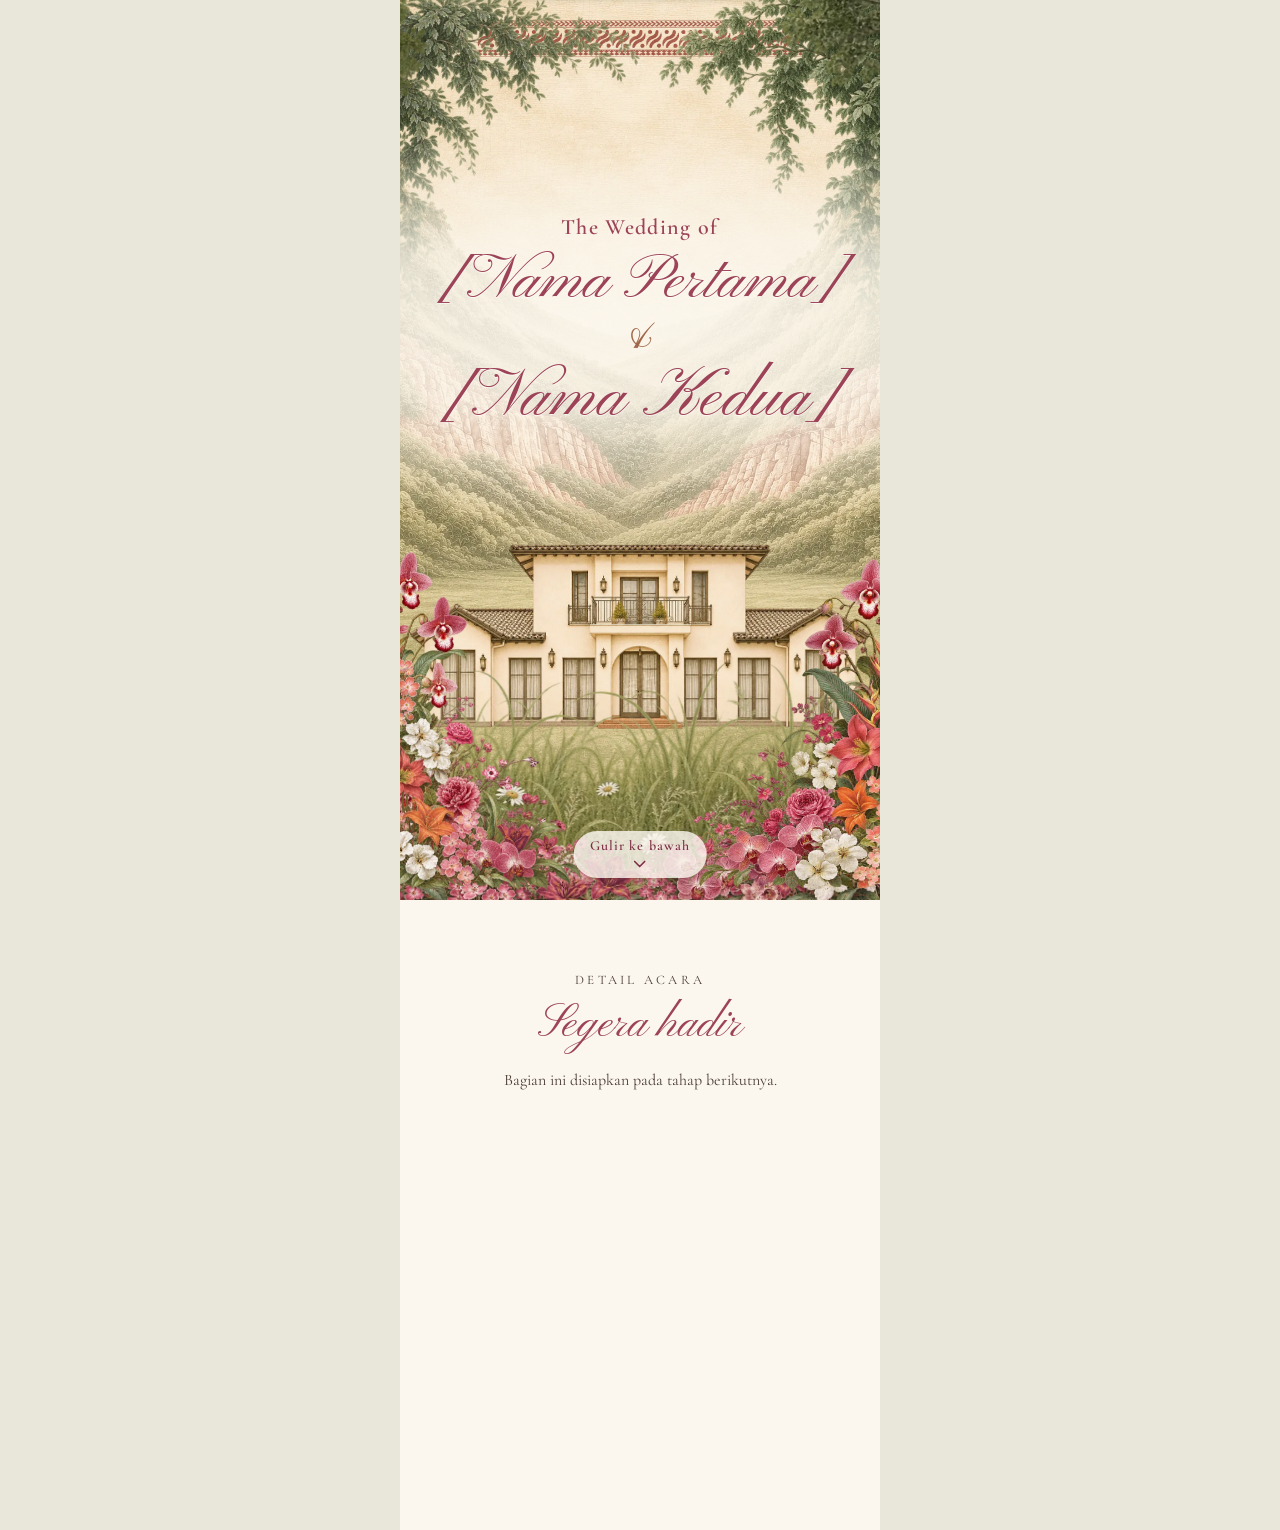
==== opening.html @ 59c5ecfd "Tambah opening interaktif: amplop, pohon menyibak, villa, bunga, nama Halaman opening.html dengan as" ====
<!doctype html>
<html lang="id">
<head>
  <meta charset="utf-8">
  <meta name="viewport" content="width=device-width, initial-scale=1, viewport-fit=cover">
  <title>Undangan Pernikahan</title>
  <meta name="theme-color" content="#c9cfb2">
  <link rel="preconnect" href="https://fonts.googleapis.com">
  <link rel="preconnect" href="https://fonts.gstatic.com" crossorigin>
  <link href="https://fonts.googleapis.com/css2?family=Cormorant+Garamond:ital,wght@0,500;0,600;1,500&family=Pinyon+Script&display=swap" rel="stylesheet">
  <!-- Preload gambar yang muncul paling awal -->
  <link rel="preload" as="image" href="assets/intro/web/paper-sage.webp">
  <link rel="preload" as="image" href="assets/intro/web/wax-seal.webp">
  <link rel="preload" as="image" href="assets/intro/web/tree-left.webp">
  <link rel="preload" as="image" href="assets/intro/web/tree-right.webp">
  <link rel="preload" as="image" href="assets/intro/web/tree-lower-left.webp">
  <link rel="preload" as="image" href="assets/intro/web/tree-lower-right.webp">
  <link rel="stylesheet" href="assets/opening/opening.css">
</head>
<body class="tertutup">

  <section id="opening" aria-label="Pembuka undangan">
    <!-- Adegan: layer gambar dibuat oleh opening.js dari config.js -->
    <div class="adegan" id="adegan">
      <div class="kabut" data-el="kabut"></div>
      <div class="teks" id="teks">
        <p class="judul" data-el="judul" data-isi="judulKecil"></p>
        <h1 class="nama">
          <span class="baris" data-el="nama1" data-isi="namaPertama"></span>
          <span class="dan" data-el="dan" aria-hidden="true">&amp;</span>
          <span class="visually-hidden"> dan </span>
          <span class="baris" data-el="nama2" data-isi="namaKedua"></span>
        </h1>
      </div>
      <a class="petunjuk" data-el="petunjuk" href="#detail" tabindex="-1" aria-hidden="true">
        <span data-isi="petunjukScroll"></span>
        <svg viewBox="0 0 24 24" aria-hidden="true"><path d="M6 9l6 6 6-6"/></svg>
      </a>
    </div>

    <!-- Amplop -->
    <div class="amplop" id="amplop">
      <div class="pocket" data-el="pocket">
        <div class="bayang"><div class="kertas sisi-kiri"></div></div>
        <div class="bayang"><div class="kertas sisi-kanan"></div></div>
        <div class="bayang"><div class="kertas bawah"></div></div>
        <p class="ajakan" id="ajakan">Memuat…</p>
      </div>
      <div class="flap" data-el="flap">
        <div class="bayang bayang-flap"><div class="kertas tutup"></div></div>
        <button class="segel" id="segel" data-el="seal" type="button" disabled aria-busy="true" aria-label="Buka Undangan">
          <img src="assets/intro/web/wax-seal.webp" alt="" draggable="false">
          <span class="inisial" id="inisial"></span>
        </button>
      </div>
    </div>
  </section>

  <section id="detail" class="detail">
    <p class="kecil">Detail acara</p>
    <h2>Segera hadir</h2>
    <p>Bagian ini disiapkan pada tahap berikutnya.</p>
  </section>

  <!-- Panel review: buka dengan ?review (tombol 1/2/3 di keyboard juga bisa) -->
  <div class="review" id="review" hidden>
    <button type="button" data-state="tertutup">1 · Amplop</button>
    <button type="button" data-state="villa">2 · Villa</button>
    <button type="button" data-state="akhir">3 · Akhir</button>
    <button type="button" data-aksi="putar">▶ Putar</button>
    <button type="button" data-aksi="lambat">▶ 0,25×</button>
    <input type="range" id="geser" min="0" max="8.5" step="0.05" value="0" aria-label="Posisi timeline">
    <output id="waktu">0,00 dtk</output>
  </div>

  <script src="assets/opening/config.js"></script>
  <script src="assets/opening/opening.js"></script>
</body>
</html>
---- assets/opening/opening.css ----
:root {
  --kertas: #c9cfb2;
  --ivory: #fbf7ee;
  --mawar: #9c4357;
  --mawar-tua: #7d3045;
  --teks: #4a3d35;
  --skrip: "Pinyon Script", cursive;
  --serif: "Cormorant Garamond", Georgia, serif;
  --lebar-maks: 480px;
}
* { box-sizing: border-box; }
html, body { margin: 0; }
html { scroll-behavior: smooth; }
body {
  font-family: var(--serif);
  color: var(--teks);
  background: #e9e6da;
  -webkit-tap-highlight-color: transparent;
}
body.tertutup { overflow: hidden; height: 100svh; }
.visually-hidden { position: absolute; width: 1px; height: 1px; overflow: hidden; clip: rect(0 0 0 0); white-space: nowrap; }

/* ---------- panggung ---------- */
#opening {
  position: relative;
  width: 100%;
  max-width: var(--lebar-maks);
  height: 100vh;      /* cadangan browser lama */
  height: 100svh;
  margin: 0 auto;
  overflow: hidden;
  container-type: size;   /* cqw/cqh = % lebar/tinggi panggung */
  background: var(--kertas);
  isolation: isolate;
}
.adegan { position: absolute; inset: 0; }
.layer {
  position: absolute;
  display: block;
  height: auto;
  max-width: none;
  user-select: none;
  pointer-events: none;
  will-change: transform;
  backface-visibility: hidden;
}
.layer.cover { inset: 0; width: 100%; height: 100%; object-fit: cover; object-position: 50% 100%; transform-origin: 50% 70%; }

/* kabut ivory di belakang teks */
.kabut {
  position: absolute; inset: 0; z-index: 8; pointer-events: none;
  background:
    radial-gradient(ellipse 62cqw 22cqh at 50% 36cqh, rgba(251,247,238,.92) 0%, rgba(251,247,238,.75) 45%, rgba(251,247,238,0) 100%);
}

/* ---------- teks ---------- */
.teks {
  position: absolute; z-index: 9; left: 6cqw; right: 6cqw;
  display: flex; flex-direction: column; align-items: center; justify-content: center;
  text-align: center;
}
.judul {
  margin: 0 0 1.2cqh;
  font-size: clamp(15px, 4.8cqw, 22px); font-weight: 600; letter-spacing: .06em;
  color: var(--mawar);
}
.nama { margin: 0; font-weight: 400; display: flex; flex-direction: column; align-items: center; line-height: 1; }
.nama .baris {
  font-family: var(--skrip);
  font-size: var(--ukuran-nama, 15cqw);
  color: var(--mawar);
  white-space: nowrap;
  padding: 0 .12em;          /* ruang untuk ekor huruf skrip */
  text-shadow: 0 1px 0 rgba(255,255,255,.6), 0 0 18px rgba(251,247,238,.9);
}
.nama .dan {
  font-family: var(--skrip); font-size: 11cqw; color: #a0684a; margin: -0.5cqh 0 0.3cqh; text-shadow: 0 0 12px rgba(251,247,238,.9);
}
.judul, .nama .baris, .nama .dan { display: block; will-change: opacity, filter, transform; }

/* ---------- petunjuk scroll ---------- */
.petunjuk {
  position: absolute; z-index: 12; left: 50%; bottom: max(2.5cqh, env(safe-area-inset-bottom));
  translate: -50% 0;
  display: flex; flex-direction: column; align-items: center; gap: 0;
  padding: 6px 16px 4px; border-radius: 999px;
  background: rgba(251,247,238,.82); color: var(--mawar-tua);
  font-size: 14px; font-weight: 600; letter-spacing: .08em; text-decoration: none;
  box-shadow: 0 6px 18px -10px rgba(60,40,30,.6);
}
.petunjuk svg { width: 20px; height: 20px; fill: none; stroke: currentColor; stroke-width: 2; stroke-linecap: round; stroke-linejoin: round; animation: pantul 1.6s ease-in-out infinite; }
@keyframes pantul { 50% { transform: translateY(4px); } }

/* ---------- amplop ---------- */
.amplop { position: absolute; inset: 0; z-index: 20; }
body.selesai-buka .amplop { visibility: hidden; }
.pocket, .flap { position: absolute; inset: 0; will-change: transform; }
.flap { transform-origin: 50% 0; z-index: 2; pointer-events: none; }
.pocket { z-index: 1; }
.bayang { position: absolute; inset: 0; filter: drop-shadow(0 0 3px rgba(40,50,25,.28)); }
.bayang-flap { filter: drop-shadow(0 5px 6px rgba(40,50,25,.35)) drop-shadow(0 1px 1px rgba(40,50,25,.3)); }
.kertas {
  position: absolute; inset: 0;
  background: url("../intro/web/paper-sage.webp") center / cover no-repeat var(--kertas);
}
.kertas::after { content: ""; position: absolute; inset: 0; }
/* ujung flap & lekukan kantong mengikuti posisi segel (--sy) */
.sisi-kiri  { clip-path: polygon(0 0, 50% calc(var(--sy) - 3cqh), 0 100%); }
.sisi-kanan { clip-path: polygon(100% 0, 50% calc(var(--sy) - 3cqh), 100% 100%); }
.bawah      { clip-path: polygon(0 100%, 50% calc(var(--sy) - 6cqh), 100% 100%); }
.tutup      { clip-path: polygon(0 0, 100% 0, 50% var(--sy)); }
.sisi-kiri::after  { background: linear-gradient(90deg, rgba(30,40,20,.10), rgba(30,40,20,0) 70%); }
.sisi-kanan::after { background: linear-gradient(270deg, rgba(30,40,20,.10), rgba(30,40,20,0) 70%); }
.bawah::after      { background: linear-gradient(0deg, rgba(255,255,255,.08), rgba(30,40,20,.06)); }
.tutup::after      { background: linear-gradient(180deg, rgba(255,255,255,.10), rgba(255,255,255,0) 40%, rgba(30,40,20,.05)); }

.ajakan {
  position: absolute; left: 0; right: 0; top: calc(var(--sy) + var(--sw) * .62);
  margin: 0; text-align: center;
  font-size: 15px; font-weight: 600; letter-spacing: .06em; color: #3f4a2c;
  text-shadow: 0 1px 0 rgba(255,255,255,.35);
}

.segel {
  position: absolute; left: 50%; top: var(--sy);
  width: var(--sw); aspect-ratio: 491 / 520;
  translate: -50% -50%;
  padding: 0; border: 0; background: none; cursor: pointer;
  pointer-events: auto;
  border-radius: 50%;
  filter: drop-shadow(0 6px 8px rgba(60,20,25,.35));
  will-change: transform;
}
.segel img { width: 100%; height: 100%; display: block; pointer-events: none; }
.segel .inisial {
  position: absolute; inset: 0; display: flex; align-items: center; justify-content: center;
  font-family: var(--skrip); font-size: calc(var(--sw) * .3); line-height: 1; padding-top: 4%;
  color: #8a3c4a;
  text-shadow: 0 1px 0 rgba(255,220,220,.45), 0 -1px 0 rgba(70,15,25,.35);
  pointer-events: none;
}
.segel .inisial small { font-size: .55em; margin: 0 .08em; }
.segel:disabled { cursor: progress; }
.segel:not(:disabled) { animation: denyut 2.4s ease-in-out infinite; }
body.membuka .segel { animation: none; }
@keyframes denyut { 50% { filter: drop-shadow(0 8px 14px rgba(120,30,45,.45)); } }
.segel:focus-visible { outline: 3px solid #fff; outline-offset: 4px; }

/* ---------- detail ---------- */
.detail {
  max-width: var(--lebar-maks); margin: 0 auto; min-height: 70svh;
  padding: 72px 28px; text-align: center; background: var(--ivory);
}
.detail .kecil { letter-spacing: .25em; text-transform: uppercase; font-size: 13px; margin: 0; }
.detail h2 { font-family: var(--skrip); font-weight: 400; font-size: 46px; color: var(--mawar); margin: 8px 0; }

/* ---------- panel review ---------- */
.review[hidden] { display: none; }
.review {
  position: fixed; z-index: 100; left: 8px; right: 8px; bottom: 8px;
  display: flex; flex-wrap: wrap; gap: 6px; align-items: center; justify-content: center;
  padding: 8px; border-radius: 12px; background: rgba(20,20,20,.82); color: #fff;
  font: 13px/1.2 system-ui, sans-serif;
}
.review button { font: inherit; padding: 6px 10px; border-radius: 8px; border: 1px solid #666; background: #2b2b2b; color: #fff; cursor: pointer; }
.review button[aria-pressed="true"] { background: #9c4357; border-color: #9c4357; }
.review input { flex: 1 1 160px; }
.review output { min-width: 64px; text-align: right; font-variant-numeric: tabular-nums; }
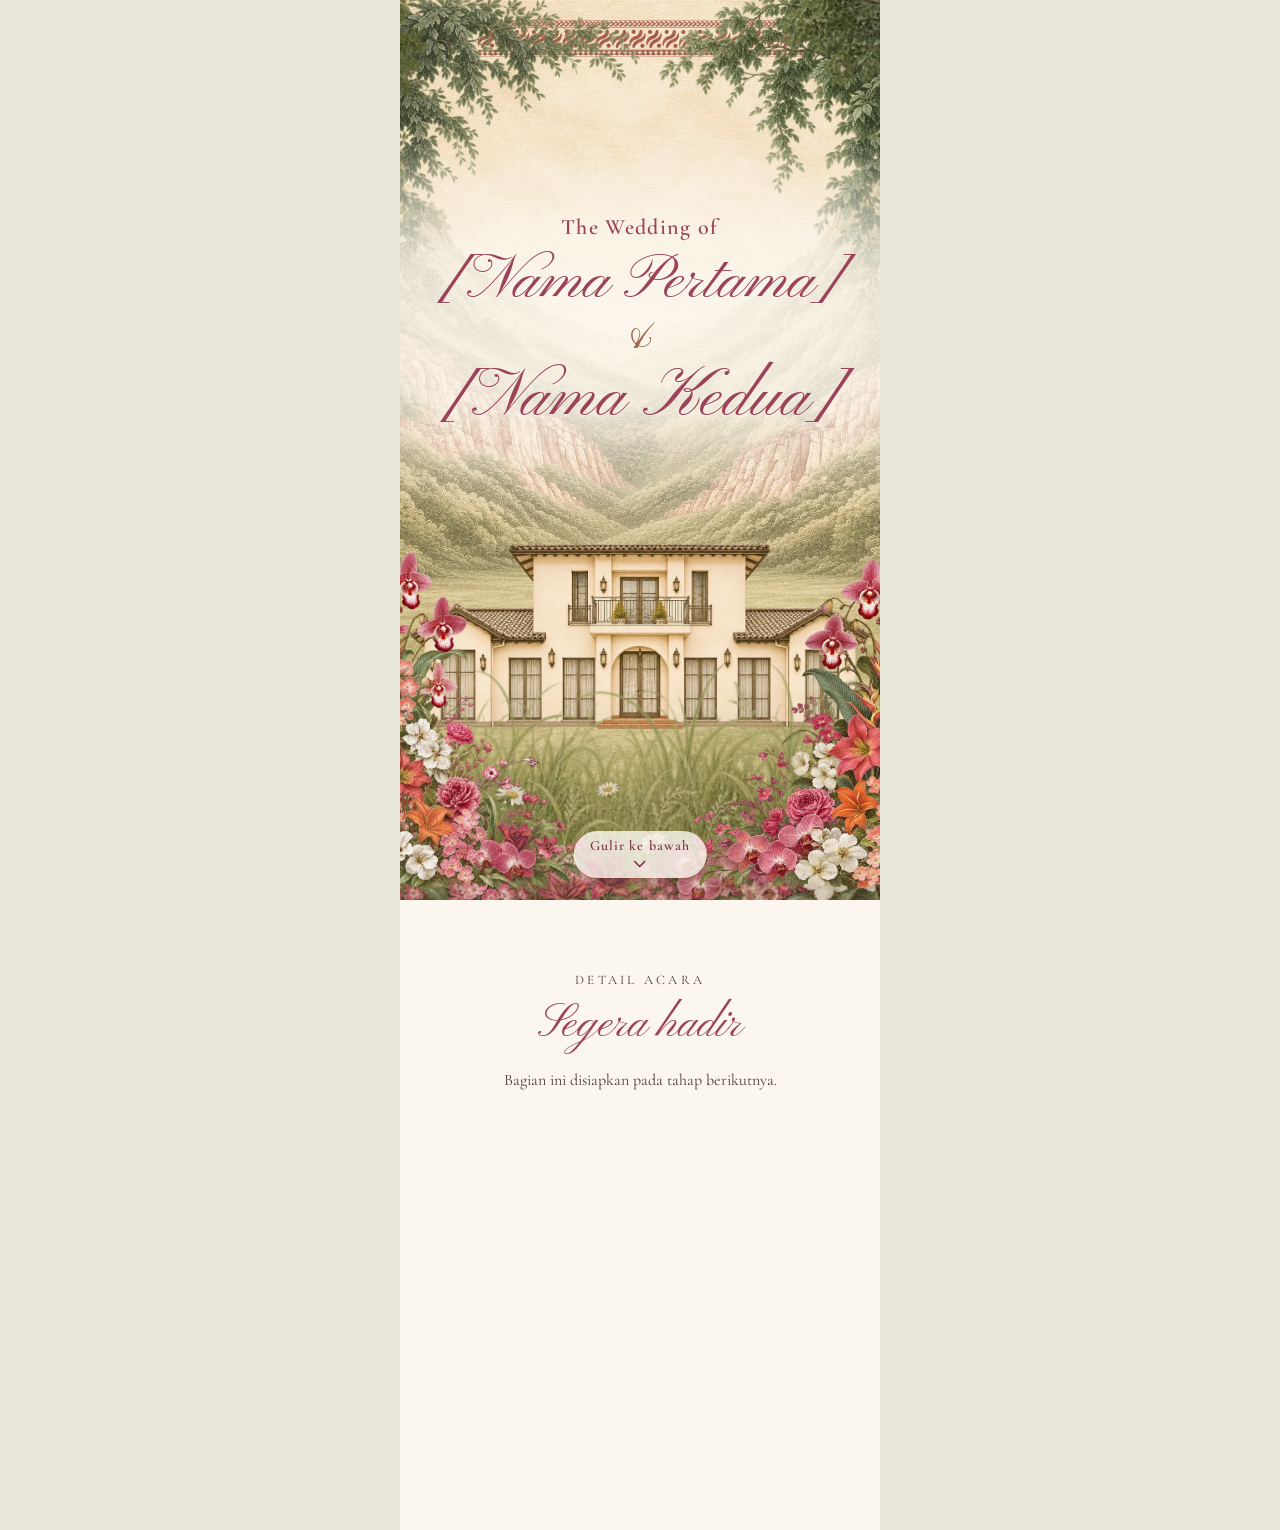
==== commit 450eb3e1: "Opening lebih halus: amplop gaya referensi, rumput & bunga bergoyang - Amplop: flap pendek dengan se" ====
--- a/opening.html
+++ b/opening.html
@@ -41,9 +41,7 @@
     <!-- Amplop -->
     <div class="amplop" id="amplop">
       <div class="pocket" data-el="pocket">
-        <div class="bayang"><div class="kertas sisi-kiri"></div></div>
-        <div class="bayang"><div class="kertas sisi-kanan"></div></div>
-        <div class="bayang"><div class="kertas bawah"></div></div>
+        <div class="bayang"><div class="kertas kantong"></div></div>
         <p class="ajakan" id="ajakan">Memuat…</p>
       </div>
       <div class="flap" data-el="flap">
--- a/assets/opening/opening.css
+++ b/assets/opening/opening.css
@@ -36,15 +36,15 @@
 .adegan { position: absolute; inset: 0; }
 .layer {
   position: absolute;
-  display: block;
-  height: auto;
-  max-width: none;
+  pointer-events: none;
   user-select: none;
-  pointer-events: none;
   will-change: transform;
-  backface-visibility: hidden;
 }
-.layer.cover { inset: 0; width: 100%; height: 100%; object-fit: cover; object-position: 50% 100%; transform-origin: 50% 70%; }
+.layer img { display: block; width: 100%; height: auto; max-width: none; will-change: transform; backface-visibility: hidden; }
+.layer .pita { position: absolute; left: 0; top: 0; transform-origin: 50% 100%; }
+.layer .pita.pertama { position: relative; }
+.layer.cover { inset: 0; transform-origin: 50% 70%; }
+.layer.cover img { width: 100%; height: 100%; object-fit: cover; object-position: 50% 100%; }
 
 /* kabut ivory di belakang teks */
 .kabut {
@@ -97,22 +97,23 @@
 .pocket, .flap { position: absolute; inset: 0; will-change: transform; }
 .flap { transform-origin: 50% 0; z-index: 2; pointer-events: none; }
 .pocket { z-index: 1; }
-.bayang { position: absolute; inset: 0; filter: drop-shadow(0 0 3px rgba(40,50,25,.28)); }
-.bayang-flap { filter: drop-shadow(0 5px 6px rgba(40,50,25,.35)) drop-shadow(0 1px 1px rgba(40,50,25,.3)); }
+.bayang { position: absolute; inset: 0; filter: drop-shadow(0 -1px 2px rgba(40,50,25,.18)); }
+.bayang-flap { filter: drop-shadow(0 4px 7px rgba(40,50,25,.32)) drop-shadow(0 1px 1px rgba(40,50,25,.25)); }
 .kertas {
   position: absolute; inset: 0;
   background: url("../intro/web/paper-sage.webp") center / cover no-repeat var(--kertas);
 }
 .kertas::after { content: ""; position: absolute; inset: 0; }
 /* ujung flap & lekukan kantong mengikuti posisi segel (--sy) */
-.sisi-kiri  { clip-path: polygon(0 0, 50% calc(var(--sy) - 3cqh), 0 100%); }
-.sisi-kanan { clip-path: polygon(100% 0, 50% calc(var(--sy) - 3cqh), 100% 100%); }
-.bawah      { clip-path: polygon(0 100%, 50% calc(var(--sy) - 6cqh), 100% 100%); }
-.tutup      { clip-path: polygon(0 0, 100% 0, 50% var(--sy)); }
-.sisi-kiri::after  { background: linear-gradient(90deg, rgba(30,40,20,.10), rgba(30,40,20,0) 70%); }
-.sisi-kanan::after { background: linear-gradient(270deg, rgba(30,40,20,.10), rgba(30,40,20,0) 70%); }
-.bawah::after      { background: linear-gradient(0deg, rgba(255,255,255,.08), rgba(30,40,20,.06)); }
-.tutup::after      { background: linear-gradient(180deg, rgba(255,255,255,.10), rgba(255,255,255,0) 40%, rgba(30,40,20,.05)); }
+/* kantong = satu lembar dengan takik V; flap = segitiga pendek, ujungnya di segel (--sy) */
+.kantong { clip-path: polygon(0 0, 50% calc(var(--sy) - 1.5cqh), 100% 0, 100% 100%, 0 100%); }
+.tutup   { clip-path: polygon(0 0, 100% 0, 50% var(--sy)); }
+.kantong::after {
+  background:
+    linear-gradient(180deg, rgba(30,40,20,.10), rgba(30,40,20,0) 22%),
+    linear-gradient(0deg, rgba(30,40,20,.10), rgba(30,40,20,0) 35%);
+}
+.tutup::after { background: linear-gradient(180deg, rgba(255,255,255,.12), rgba(255,255,255,0) 55%, rgba(30,40,20,.06)); }
 
 .ajakan {
   position: absolute; left: 0; right: 0; top: calc(var(--sy) + var(--sw) * .62);
